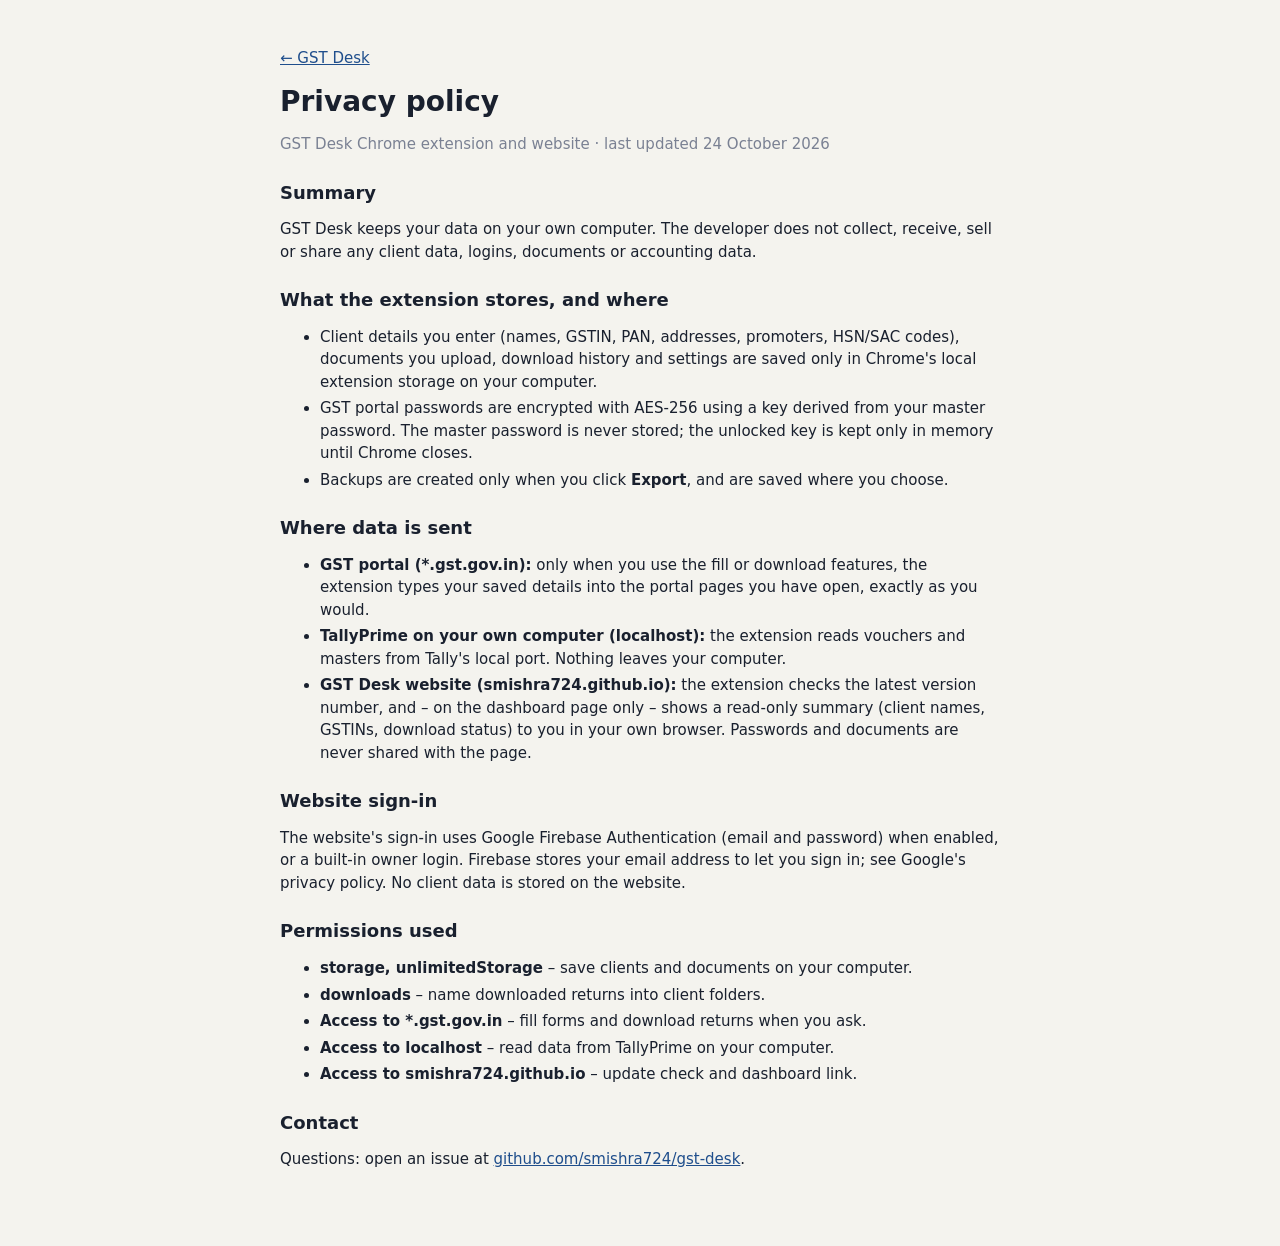
==== docs/privacy.html @ 31cb4103 "v2.3: install/update status on the website, update check in the extension, Web Store package - Sign-" ====
<!doctype html>
<html lang="en">
<head>
  <meta charset="utf-8">
  <meta name="viewport" content="width=device-width, initial-scale=1">
  <title>GST Desk – Privacy policy</title>
  <link rel="icon" href="icon.png">
  <link rel="stylesheet" href="site.css">
  <style>.policy{max-width:760px;margin:0 auto;padding:32px 20px 60px}.policy h1{font-size:28px;margin-bottom:6px}.policy h2{font-size:18px;margin:26px 0 8px}.policy li{margin:4px 0}</style>
</head>
<body>
<main class="policy">
  <p><a href="index.html">← GST Desk</a></p>
  <h1>Privacy policy</h1>
  <p class="muted">GST Desk Chrome extension and website · last updated 24 October 2026</p>

  <h2>Summary</h2>
  <p>GST Desk keeps your data on your own computer. The developer does not collect, receive, sell or share any client data, logins, documents or accounting data.</p>

  <h2>What the extension stores, and where</h2>
  <ul>
    <li>Client details you enter (names, GSTIN, PAN, addresses, promoters, HSN/SAC codes), documents you upload, download history and settings are saved only in Chrome's local extension storage on your computer.</li>
    <li>GST portal passwords are encrypted with AES-256 using a key derived from your master password. The master password is never stored; the unlocked key is kept only in memory until Chrome closes.</li>
    <li>Backups are created only when you click <b>Export</b>, and are saved where you choose.</li>
  </ul>

  <h2>Where data is sent</h2>
  <ul>
    <li><b>GST portal (*.gst.gov.in):</b> only when you use the fill or download features, the extension types your saved details into the portal pages you have open, exactly as you would.</li>
    <li><b>TallyPrime on your own computer (localhost):</b> the extension reads vouchers and masters from Tally's local port. Nothing leaves your computer.</li>
    <li><b>GST Desk website (smishra724.github.io):</b> the extension checks the latest version number, and – on the dashboard page only – shows a read-only summary (client names, GSTINs, download status) to you in your own browser. Passwords and documents are never shared with the page.</li>
  </ul>

  <h2>Website sign-in</h2>
  <p>The website's sign-in uses Google Firebase Authentication (email and password) when enabled, or a built-in owner login. Firebase stores your email address to let you sign in; see Google's privacy policy. No client data is stored on the website.</p>

  <h2>Permissions used</h2>
  <ul>
    <li><b>storage, unlimitedStorage</b> – save clients and documents on your computer.</li>
    <li><b>downloads</b> – name downloaded returns into client folders.</li>
    <li><b>Access to *.gst.gov.in</b> – fill forms and download returns when you ask.</li>
    <li><b>Access to localhost</b> – read data from TallyPrime on your computer.</li>
    <li><b>Access to smishra724.github.io</b> – update check and dashboard link.</li>
  </ul>

  <h2>Contact</h2>
  <p>Questions: open an issue at <a href="https://github.com/smishra724/gst-desk/issues">github.com/smishra724/gst-desk</a>.</p>
</main>
</body>
</html>
---- docs/site.css ----
[hidden] { display: none !important; }
:root {
  --bg: #f4f3ee; --panel: #ffffff; --ink: #19202e; --ink-2: #485164; --muted: #7a8193;
  --line: #e2e0d8; --line-2: #cfccc2; --accent: #1f4e8c; --accent-2: #2c66b3; --accent-ink: #fff; --accent-soft: #e8eef8;
  --ok: #1a7f37; --ok-soft: #e6f4ea; --warn: #9a5b00; --warn-soft: #fdf3e1; --err: #b42318; --err-soft: #fdecea;
  --gold: #f2b544; --radius: 12px; --shadow: 0 1px 2px rgba(20,24,35,.06), 0 4px 16px rgba(20,24,35,.06);
}
@media (prefers-color-scheme: dark) {
  :root { --bg: #12141a; --panel: #1b1e26; --ink: #e9ebf0; --ink-2: #bac0cd; --muted: #8a91a1; --line: #2a2e38; --line-2: #3a3f4b;
    --accent: #7aa7e6; --accent-2: #93b8ee; --accent-ink: #0f1420; --accent-soft: #1f2a3d; --ok: #5cc27a; --ok-soft: #17291d;
    --warn: #e7a84a; --warn-soft: #2d2415; --err: #f07b6e; --err-soft: #331b19; }
}
* { box-sizing: border-box; }
html, body { margin: 0; }
body { font: 15px/1.5 system-ui, -apple-system, "Segoe UI", Roboto, "Noto Sans", sans-serif; background: var(--bg); color: var(--ink); }
a { color: var(--accent); }
h1, h2, h3 { margin: 0; line-height: 1.2; }
button, input { font: inherit; color: inherit; }
.muted { color: var(--muted); } .small { font-size: 13px; }

.btn { display: inline-flex; align-items: center; justify-content: center; gap: 8px; border: 1px solid var(--line-2); background: var(--panel);
  border-radius: 9px; padding: 9px 14px; cursor: pointer; text-decoration: none; color: var(--ink); font-weight: 550; }
.btn:hover { border-color: var(--muted); }
.btn.primary { background: var(--accent); border-color: var(--accent); color: var(--accent-ink); }
.btn.primary:hover { background: var(--accent-2); }
.btn.block { width: 100%; }
.btn:disabled { opacity: .6; cursor: progress; }
:focus-visible { outline: 2px solid var(--accent); outline-offset: 2px; }

/* ---------- Login ---------- */
.login { min-height: 100vh; display: grid; grid-template-columns: 1.1fr 1fr; }
.hero { background: linear-gradient(160deg, #173a6b 0%, #1f4e8c 55%, #2d5f9e 100%); color: #fff; padding: 48px 56px; display: flex; flex-direction: column; gap: 28px; }
.hero .logo { display: flex; align-items: center; gap: 12px; font-weight: 700; font-size: 20px; }
.hero h1 { font-size: 34px; font-weight: 750; letter-spacing: -.01em; max-width: 520px; }
.hero p.lead { color: #d6e2f5; font-size: 16px; max-width: 520px; margin: 0; }
.feats { display: grid; grid-template-columns: 1fr 1fr; gap: 10px 18px; max-width: 560px; padding: 0; margin: 0; list-style: none; }
.feats li { display: flex; gap: 10px; align-items: flex-start; color: #eaf0fa; font-size: 14px; }
.feats li::before { content: ""; flex: none; width: 8px; height: 8px; border-radius: 50%; background: var(--gold); margin-top: 7px; }
.dl-card { background: rgba(255,255,255,.08); border: 1px solid rgba(255,255,255,.18); border-radius: 14px; padding: 18px 20px; max-width: 560px; }
.dl-card h2 { font-size: 17px; margin-bottom: 4px; }
.dl-card .row { display: flex; gap: 10px; flex-wrap: wrap; margin: 12px 0 6px; }
.dl-card .btn.primary { background: var(--gold); border-color: var(--gold); color: #1b1300; }
.dl-card .btn.ghost { background: transparent; border-color: rgba(255,255,255,.35); color: #fff; }
.dl-card ol { margin: 10px 0 0; padding-left: 20px; color: #d6e2f5; font-size: 13.5px; }
.dl-card ol li { margin: 3px 0; }
.dl-card code { background: rgba(0,0,0,.25); padding: 1px 6px; border-radius: 5px; font-size: 12.5px; color: #fff; }
.hero .foot { margin-top: auto; font-size: 12.5px; color: #b8c8e2; }

.auth-side { display: grid; place-items: center; padding: 40px 24px; }
.auth { width: min(400px, 100%); background: var(--panel); border: 1px solid var(--line); border-radius: 16px; box-shadow: var(--shadow); padding: 28px; }
.auth h2 { font-size: 22px; margin-bottom: 4px; }
.auth .sub { color: var(--muted); margin: 0 0 18px; font-size: 14px; }
.tabs { display: grid; grid-template-columns: 1fr 1fr; background: var(--bg); border: 1px solid var(--line); border-radius: 10px; padding: 4px; margin-bottom: 18px; }
.tabs button { border: 0; background: transparent; padding: 8px; border-radius: 7px; cursor: pointer; color: var(--ink-2); font-weight: 600; }
.tabs button[aria-selected="true"] { background: var(--panel); color: var(--ink); box-shadow: var(--shadow); }
.field { display: grid; gap: 5px; margin-bottom: 14px; }
.field label { font-size: 13px; font-weight: 600; color: var(--ink-2); }
.field input { border: 1px solid var(--line-2); background: var(--panel); border-radius: 9px; padding: 10px 12px; min-height: 42px; width: 100%; }
.pw { position: relative; }
.pw button { position: absolute; right: 6px; top: 50%; transform: translateY(-50%); border: 0; background: none; color: var(--accent); cursor: pointer; font-size: 13px; padding: 6px; }
.linkbtn { border: 0; background: none; color: var(--accent); cursor: pointer; padding: 0; font-size: 13.5px; }
.msg { border-radius: 9px; padding: 10px 12px; font-size: 13.5px; margin-bottom: 14px; }
.msg.err { background: var(--err-soft); color: var(--err); }
.msg.ok { background: var(--ok-soft); color: var(--ok); }
.msg.info { background: var(--accent-soft); color: var(--ink-2); }
.between { display: flex; justify-content: space-between; align-items: center; margin: -4px 0 16px; }
.mobile-dl { display: none; }

/* ---------- Dashboard ---------- */
.top { position: sticky; top: 0; z-index: 5; background: var(--panel); border-bottom: 1px solid var(--line); }
.top .in { max-width: 1200px; margin: 0 auto; padding: 12px 24px; display: flex; align-items: center; gap: 16px; }
.top .logo { display: flex; align-items: center; gap: 10px; font-weight: 700; }
.top .sp { flex: 1; }
.chip { display: inline-flex; align-items: center; gap: 6px; font-size: 12.5px; padding: 4px 10px; border-radius: 999px; border: 1px solid var(--line); color: var(--ink-2); }
.chip .d { width: 8px; height: 8px; border-radius: 50%; background: var(--muted); }
.chip.on .d { background: var(--ok); } .chip.off .d { background: var(--err); }
.user { display: flex; align-items: center; gap: 10px; font-size: 14px; }
.avatar { width: 32px; height: 32px; border-radius: 50%; background: var(--accent); color: var(--accent-ink); display: grid; place-items: center; font-weight: 700; font-size: 13px; }

.wrap { max-width: 1200px; margin: 0 auto; padding: 22px 24px 60px; }
.hello { display: flex; justify-content: space-between; align-items: flex-end; gap: 16px; flex-wrap: wrap; margin-bottom: 18px; }
.hello h1 { font-size: 24px; }
.hello p { margin: 4px 0 0; color: var(--muted); }
.actions { display: flex; gap: 8px; flex-wrap: wrap; }

.kpis { display: grid; grid-template-columns: repeat(4, 1fr); gap: 12px; margin-bottom: 16px; }
.kpi { background: var(--panel); border: 1px solid var(--line); border-radius: var(--radius); padding: 14px 16px; }
.kpi .k { font-size: 12.5px; color: var(--muted); font-weight: 600; text-transform: uppercase; letter-spacing: .04em; }
.kpi .v { font-size: 28px; font-weight: 750; margin-top: 4px; font-variant-numeric: tabular-nums; }
.kpi .s { font-size: 13px; color: var(--ink-2); }

.grid2 { display: grid; grid-template-columns: 1.6fr 1fr; gap: 16px; align-items: start; }
.card { background: var(--panel); border: 1px solid var(--line); border-radius: var(--radius); box-shadow: var(--shadow); margin-bottom: 16px; overflow: hidden; }
.card > header { display: flex; justify-content: space-between; align-items: center; gap: 10px; padding: 13px 16px; border-bottom: 1px solid var(--line); }
.card > header h3 { font-size: 15px; }
.card > .body { padding: 14px 16px; }
.card .search { border: 1px solid var(--line-2); border-radius: 8px; padding: 6px 10px; background: var(--panel); min-width: 200px; }

table { width: 100%; border-collapse: collapse; font-size: 13.5px; }
th, td { text-align: left; padding: 9px 12px; border-bottom: 1px solid var(--line); vertical-align: middle; }
th { font-size: 12px; color: var(--muted); font-weight: 650; text-transform: uppercase; letter-spacing: .03em; background: var(--bg); }
tr:last-child td { border-bottom: 0; }
.mono { font-family: ui-monospace, SFMono-Regular, Menlo, Consolas, monospace; font-size: 12.5px; }
.tw { overflow: auto; max-height: 460px; }
.pill { display: inline-block; font-size: 11.5px; font-weight: 650; padding: 2px 8px; border-radius: 999px; white-space: nowrap; }
.pill.ok { background: var(--ok-soft); color: var(--ok); } .pill.warn { background: var(--warn-soft); color: var(--warn); }
.pill.err { background: var(--err-soft); color: var(--err); } .pill.idle { background: var(--bg); color: var(--muted); border: 1px solid var(--line); }

.bar { height: 8px; background: var(--bg); border-radius: 999px; overflow: hidden; border: 1px solid var(--line); }
.bar i { display: block; height: 100%; background: var(--ok); }
.q-client { padding: 10px 0; border-bottom: 1px solid var(--line); }
.q-client:last-child { border-bottom: 0; }
.q-client .t { display: flex; justify-content: space-between; gap: 8px; font-size: 14px; font-weight: 600; margin-bottom: 6px; }
.q-files { display: flex; flex-wrap: wrap; gap: 6px; margin-top: 6px; }

.due li { display: flex; justify-content: space-between; gap: 10px; padding: 9px 0; border-bottom: 1px solid var(--line); font-size: 14px; }
.due li:last-child { border-bottom: 0; }
.due ul { list-style: none; margin: 0; padding: 0; }
.due .when { font-weight: 650; white-space: nowrap; }
.due .soon { color: var(--err); }

.empty { text-align: center; padding: 28px 16px; color: var(--ink-2); }
.empty h3 { font-size: 17px; margin-bottom: 6px; }
.notice { display: flex; gap: 14px; align-items: center; justify-content: space-between; flex-wrap: wrap; background: var(--warn-soft); color: var(--warn);
  border-radius: var(--radius); padding: 14px 16px; margin-bottom: 16px; }
.notice b { color: var(--ink); }
.loading { color: var(--muted); padding: 30px; text-align: center; }

@media (max-width: 960px) {
  .login { grid-template-columns: 1fr; }
  .hero { padding: 32px 22px; }
  .hero h1 { font-size: 26px; }
  .feats { grid-template-columns: 1fr; }
  .kpis { grid-template-columns: repeat(2, 1fr); }
  .grid2 { grid-template-columns: 1fr; }
  .top .in, .wrap { padding-left: 16px; padding-right: 16px; }
  .user .who { display: none; }
}
@media (max-width: 520px) { .kpis { grid-template-columns: 1fr 1fr; } .kpi .v { font-size: 22px; } }

/* ---------- ☰ menu ---------- */
.menu-btn { width: 40px; height: 40px; border-radius: 9px; border: 1px solid var(--line-2); background: var(--panel); display: inline-flex; flex-direction: column;
  justify-content: center; align-items: center; gap: 4px; cursor: pointer; padding: 0; flex: none; }
.menu-btn span { display: block; width: 18px; height: 2px; border-radius: 2px; background: var(--ink); }
.menu-btn:hover { border-color: var(--muted); }
.menu-btn.light { background: rgba(255,255,255,.1); border-color: rgba(255,255,255,.35); }
.menu-btn.light span { background: #fff; }
.drawer-shade { position: fixed; inset: 0; background: rgba(15,20,35,.45); opacity: 0; pointer-events: none; transition: opacity .2s; z-index: 50; }
.drawer-shade.open { opacity: 1; pointer-events: auto; }
.drawer { position: fixed; top: 0; left: 0; bottom: 0; width: min(300px, 86vw); background: var(--panel); border-right: 1px solid var(--line); z-index: 51;
  transform: translateX(-102%); transition: transform .22s ease; display: flex; flex-direction: column; box-shadow: 0 10px 40px rgba(0,0,0,.2); }
.drawer.open { transform: none; }
.drawer-head { display: flex; align-items: center; gap: 10px; padding: 16px; border-bottom: 1px solid var(--line); }
.drawer-head b { flex: 1; }
.drawer-x { border: 0; background: none; font-size: 18px; cursor: pointer; color: var(--ink-2); padding: 4px 8px; border-radius: 6px; }
.drawer-x:hover { background: var(--bg); }
.drawer ul { list-style: none; margin: 0; padding: 8px; overflow: auto; flex: 1; }
.drawer li.sep { height: 1px; background: var(--line); margin: 8px 6px; }
.drawer a { display: grid; grid-template-columns: 26px 1fr; align-items: center; gap: 2px 8px; padding: 10px 10px; border-radius: 8px; color: var(--ink); text-decoration: none; font-weight: 550; }
.drawer a small { grid-column: 2; color: var(--muted); font-weight: 400; font-size: 12px; }
.drawer a:hover, .drawer a:focus-visible { background: var(--bg); }
.drawer a[aria-current="page"] { background: var(--accent-soft); color: var(--accent); }
.drawer .ic { font-size: 16px; text-align: center; }
.drawer-foot { padding: 12px 16px; border-top: 1px solid var(--line); font-size: 12.5px; color: var(--muted); }
.hero .logo .menu-btn { margin-right: 4px; }

.dl-card .sub { color: #d6e2f5; }
.dl-card .warnline { margin: 8px 0 0; font-size: 13px; color: #ffd98a; }
.dl-card .btn.ghost { background: transparent; border-color: rgba(255,255,255,.35); color: #fff; }
.chip.upd { background: var(--warn-soft); color: var(--warn); border-color: transparent; text-decoration: none; font-weight: 600; }
.chip.upd .d { background: var(--warn); }
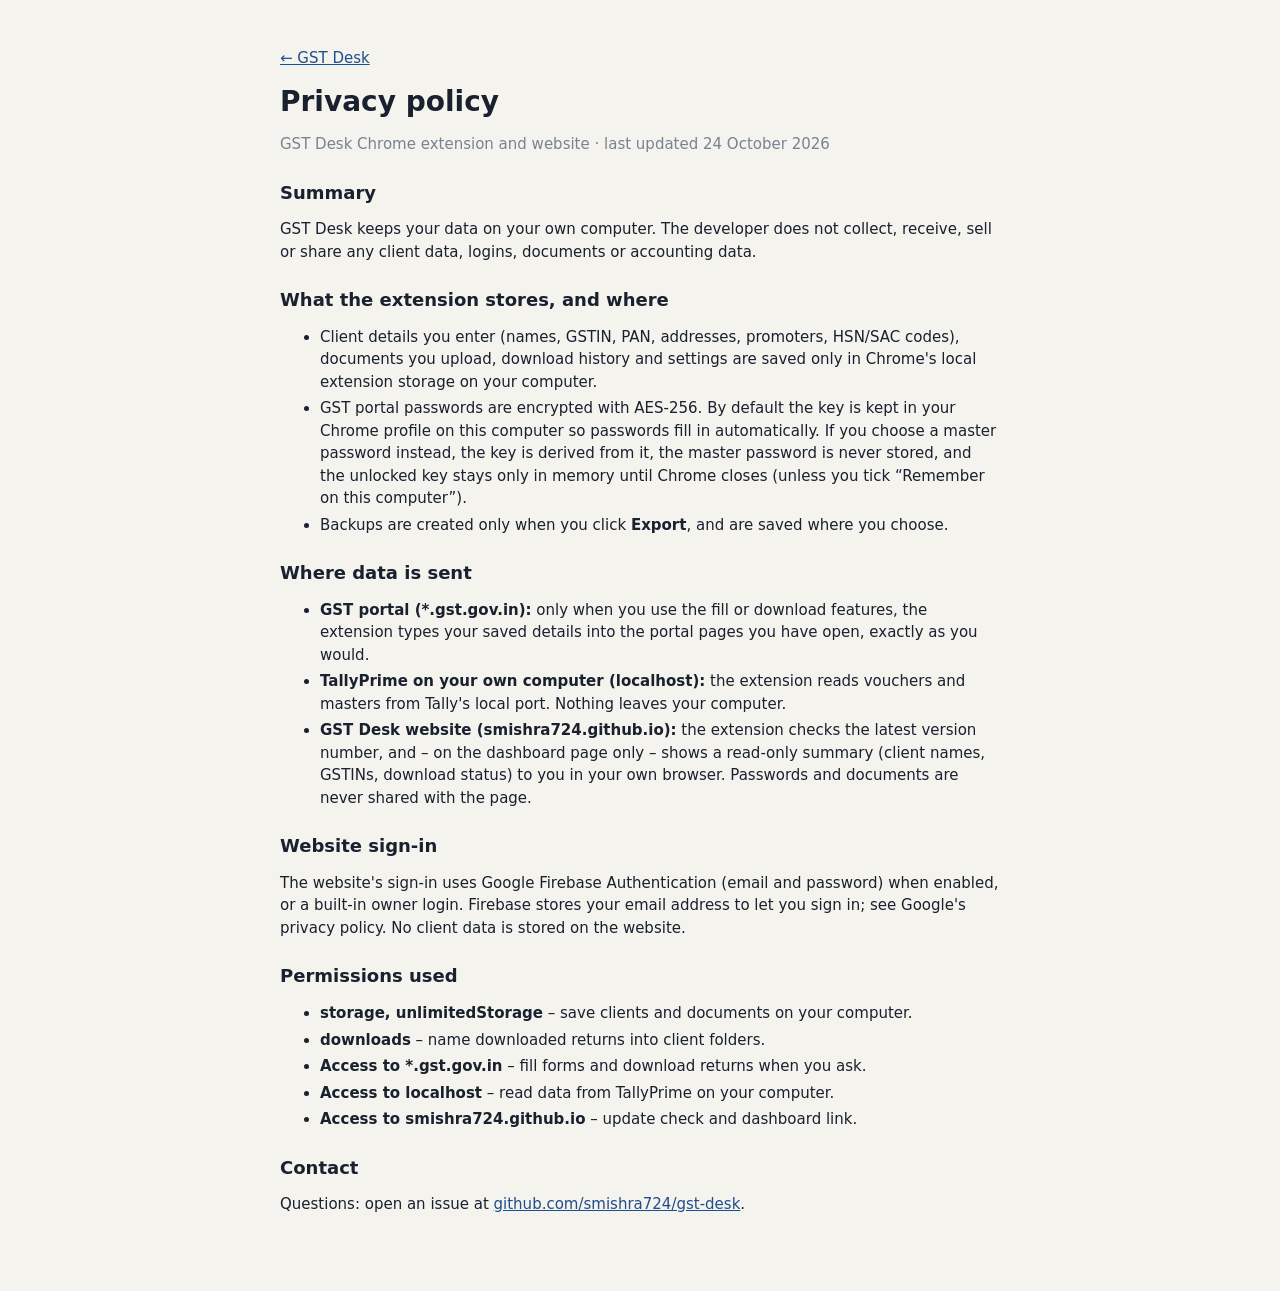
==== commit fd81484f: "v2.7.2: GST passwords save automatically (typed once in GST Desk or on the GST login page) and alway" ====
--- a/docs/privacy.html
+++ b/docs/privacy.html
@@ -20,7 +20,7 @@
   <h2>What the extension stores, and where</h2>
   <ul>
     <li>Client details you enter (names, GSTIN, PAN, addresses, promoters, HSN/SAC codes), documents you upload, download history and settings are saved only in Chrome's local extension storage on your computer.</li>
-    <li>GST portal passwords are encrypted with AES-256 using a key derived from your master password. The master password is never stored; the unlocked key is kept only in memory until Chrome closes.</li>
+    <li>GST portal passwords are encrypted with AES-256. By default the key is kept in your Chrome profile on this computer so passwords fill in automatically. If you choose a master password instead, the key is derived from it, the master password is never stored, and the unlocked key stays only in memory until Chrome closes (unless you tick “Remember on this computer”).</li>
     <li>Backups are created only when you click <b>Export</b>, and are saved where you choose.</li>
   </ul>
 
